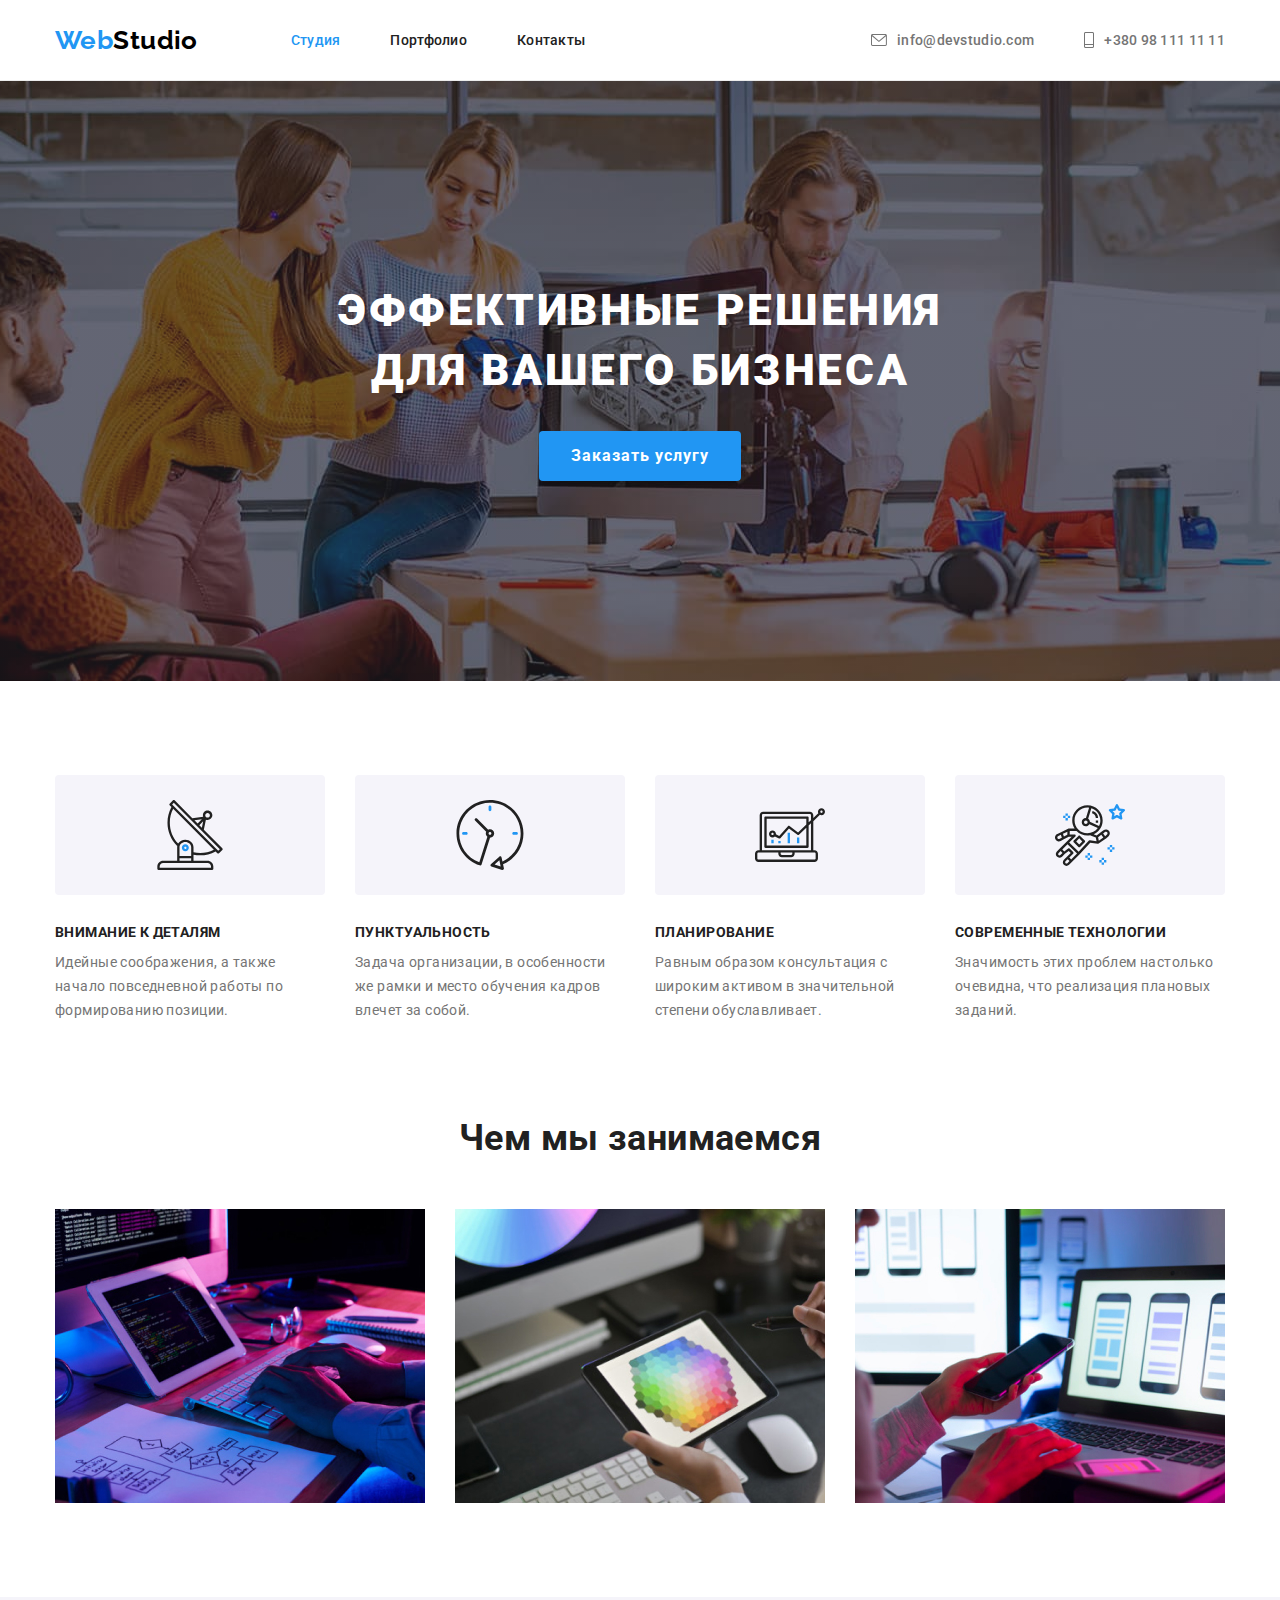
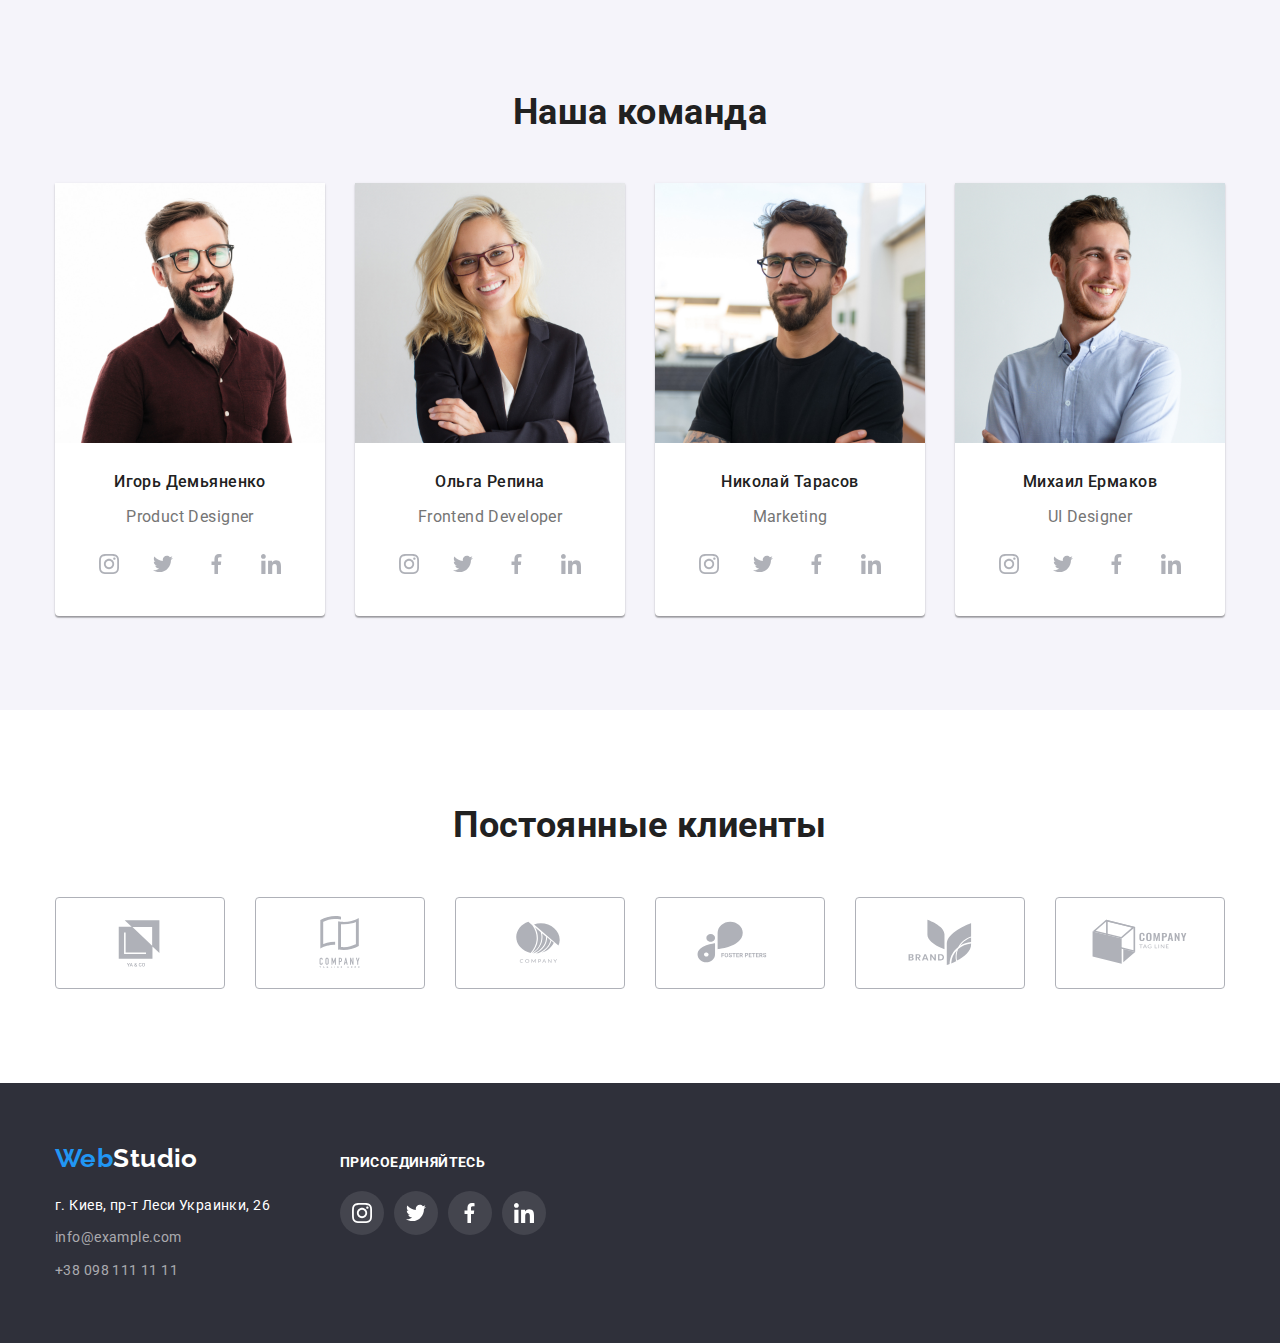
==== index.html @ 3b20c44b "start" ====
<!DOCTYPE html>
<html lang="ru">

<head>
    <meta charset="UTF-8">
    <meta http-equiv="X-UA-Compatible" content="IE=edge">
    <meta name="viewport" content="width=device-width, initial-scale=1.0">
    <title>WebStudio</title>
    <link rel="preconnect" href="https://fonts.googleapis.com">
    <link rel="preconnect" href="https://fonts.gstatic.com" crossorigin>
    <link href="https://fonts.googleapis.com/css2?family=Raleway:wght@700&family=Roboto:wght@400;500&display=swap"
        rel="stylesheet" />


    <link rel="stylesheet"
        href="https://cdnjs.cloudflare.com/ajax/libs/modern-normalize/1.1.0/modern-normalize.min.css" />



    <link rel="stylesheet" href="./сss/styles.css" />
</head>

<body>
    <header class="header">
        <div class="container main-container">
            <nav class="main-nav">

                <a href="./index.html" class="logo">Web<span class="accent">Studio</span></a>

                </a>

                <ul class="site-nav list">
                    <li class="item"><a href="" class="nav-link current link">Студия</a></li>
                    <li class="item"><a href="./portfolio.html" class="nav-link link">Портфолио</a></li>
                    <li class="item"><a href="" class="nav-link link">Контакты</a></li>
                </ul>
            </nav>


            <ul class="contact-nav list">


                <li class="item">


                    <a href="mailto:info@devstudio.com" class="contact-link link"><svg class="contact-icon" width="16"
                            height="12">
                            <use href="./images/sprite.svg#icon-envelope"></use>
                        </svg>info@devstudio.com</a>
                </li>





                <li class="item"><a href="tel:+380961111111" class="contact-link link">
                        <svg class="contact-icon" width="10" height="16">
                            <use href="./images/sprite.svg#icon-phone"></use>
                        </svg>+380 98 111 11 11</a></li>
            </ul>
        </div>

    </header>





    <main>
        <section class="hero">
            <div class="container">
                <h1 class="hero-title">Эффективные решения для вашего бизнеса</h1>
                <button type="button" class="button">Заказать услугу</button>
            </div>
        </section>




        <section class="section-first section">
            <div class="container">
                <h2 class="hide">Преимущества</h2>

                <ul class="feature-list card-set list">

                    <li class="item card-item">
                        <div class="icon-antenna">
                            <svg width="70" height="70">
                                <use href="./images/sprite1.svg#icon-antenna">
                                </use>
                            </svg>
                        </div>

                        <h3 class="feature-title">Внимание к деталям</h3>
                        <p class="feature-text">Идейные соображения, а также начало повседневной работы по формированию
                            позиции.</p>
                    </li>

                    <li class="item card-item">
                        <div class="icon-clock">
                            <svg widht="70" height="70">
                                <use href="./images/sprite1.svg#icon-clock">
                                </use>

                            </svg>
                        </div>
                        <h3 class="feature-title">Пунктуальность</h3>
                        <p class="feature-text">Задача организации, в особенности же рамки и место обучения кадров
                            влечет за собой.</p>
                    </li>

                    <li class="item card-item">
                        <div class="icon-computer">
                            <svg widht="70" height="70">
                                <use href="./images/sprite1.svg#icon-diagram"></use>
                            </svg>
                        </div>
                        <h3 class="feature-title">Планирование</h3>
                        <p class="feature-text">Равным образом консультация с широким активом в значительной степени
                            обуславливает.</p>
                    </li>

                    <li class="item card-item">
                        <div class="icon-astronaut">
                            <svg width="70" height="70">
                                <use href="./images/sprite1.svg#icon-astronaut">

                                </use>

                            </svg>
                        </div>
                        <h3 class="feature-title">Современные технологии</h3>
                        <p class="feature-text">Значимость этих проблем настолько очевидна, что реализация плановых
                            заданий.</p>
                    </li>

            </div>
            </ul>
        </section>



        <section class="section-second section">
            <div class="container">
                <h2 class="section-title">Чем мы занимаемся</h2>

                <ul class="pictures card-set list">
                    <li class="picture-list card-item">
                        <img class="device-picture" src="./images/img2.jpg" alt="фото с дизайном" width="370">
                    </li>

                    <li class="picture-list card-item">
                        <img class="device-picture" src="./images/img3.jpg" alt="фото с дизайном" width="370">
                    </li>
                    <li class="picture-list card-item">
                        <img class="device-picture" src="./images/img4.jpg" alt="фото с дизайном" width="370">
                    </li>

            </div>
            </ul>
            </div>
        </section>



        <section class="section-third section">

            <div class="container">
                <h2 class="section-title">Наша команда</h2>
                <ul class="workers-list list card-set">
                    <li class="workers-item card-item">
                        <img class="employee-img" src="./images/img5.jpg" alt="Игопь Демьяненко фото" width="270">
                        <div class="profession-employee">
                            <h3 class="workers-names">Игорь Демьяненко</h3>
                            <p class="workers-text">Product Designer</p>




                            <ul class="cosial-media list">
                                <li class="social-media2">
                                    <a href="https://www.instagram.com/" class="link-instagram">
                                        <svg width="20" height="20" class="svg-instagram">
                                            <use href="./images/icons.svg#icon-instagram-first"> </use>
                                        </svg>
                                    </a>
                                </li>

                                <li class="social-media2">
                                    <a href="https://twitter.com/?lang=ru" class="link-twitter">
                                        <svg width="20" height="20" class="svg-twitter">
                                            <use href="./images/icons.svg#icon-twitter-first"> </use>
                                        </svg>
                                    </a>
                                </li>


                                <li class="social-media2">
                                    <a href="https://www.facebook.com/" class="link-facebook">
                                        <svg width="20" height="20" class="svg-facebook">
                                            <use href="./images/icons.svg#icon-facebook-first"> </use>
                                        </svg>
                                    </a>
                                </li>


                                <li class="social-media2">
                                    <a href="https://ru.linkedin.com/" class="link-linkedin">
                                        <svg width="20" height="20" class="svg-linkedin">
                                            <use href="./images/icons.svg#icon-linkedin-first"> </use>
                                        </svg>
                                    </a>
                                </li>

                            </ul>
                        </div>



                    </li>
                    <li class="workers-item card-item">
                        <img class="employee-img" src="./images/img6.jpg" alt="Ольга Репина фото" width="270">
                        <div class="profession-employee">

                            <h3 class="workers-names">Ольга Репина</h3>
                            <p class="workers-text"> Frontend Developer</p>

                            <ul class="cosial-media list">
                                <li class="social-media2">
                                    <a href="https://www.instagram.com/" class="link-instagram">
                                        <svg width="20" height="20" class="svg-instagram">
                                            <use href="./images/icons.svg#icon-instagram-first"> </use>
                                        </svg>
                                    </a>
                                </li>

                                <li class="social-media2">
                                    <a href="https://twitter.com/?lang=ru" class="link-twitter">
                                        <svg width="20" height="20" class="svg-twitter">
                                            <use href="./images/icons.svg#icon-twitter-first"> </use>
                                        </svg>
                                    </a>
                                </li>


                                <li class="social-media2">
                                    <a href="https://www.facebook.com/" class="link-facebook">
                                        <svg width="20" height="20" class="svg-facebook">
                                            <use href="./images/icons.svg#icon-facebook-first"> </use>
                                        </svg>
                                    </a>
                                </li>


                                <li class="social-media2">
                                    <a href="https://ru.linkedin.com/" class="link-linkedin">
                                        <svg width="20" height="20" class="svg-linkedin">
                                            <use href="./images/icons.svg#icon-linkedin-first"> </use>
                                        </svg>
                                    </a>
                                </li>

                            </ul>


                        </div>

                    </li>
                    <li class="workers-item card-item">
                        <img class="employee-img" src="./images/img7.jpg" alt="Николай Тарасов фото" width="270">
                        <div class="profession-employee">
                            <h3 class="workers-names">Николай Тарасов</h3>
                            <p class="workers-text">Marketing</p>


                            <ul class="cosial-media list">
                                <li class="social-media2">
                                    <a href="https://www.instagram.com/" class="link-instagram">
                                        <svg width="20" height="20" class="svg-instagram">
                                            <use href="./images/icons.svg#icon-instagram-first"> </use>
                                        </svg>
                                    </a>
                                </li>

                                <li class="social-media2">
                                    <a href="https://twitter.com/?lang=ru" class="link-twitter">
                                        <svg width="20" height="20" class="svg-twitter">
                                            <use href="./images/icons.svg#icon-twitter-first"> </use>
                                        </svg>
                                    </a>
                                </li>


                                <li class="social-media2">
                                    <a href="https://www.facebook.com/" class="link-facebook">
                                        <svg width="20" height="20" class="svg-facebook">
                                            <use href="./images/icons.svg#icon-facebook-first"> </use>
                                        </svg>
                                    </a>
                                </li>


                                <li class="social-media2">
                                    <a href="https://ru.linkedin.com/" class="link-linkedin">
                                        <svg width="20" height="20" class="svg-linkedin">
                                            <use href="./images/icons.svg#icon-linkedin-first"> </use>
                                        </svg>
                                    </a>
                                </li>

                            </ul>



                        </div>

                    </li>
                    <li class="workers-item card-item">
                        <img class="employee-img" src="./images/img8.jpg" alt="Михаил Ермаков фото" width="270">
                        <div class="profession-employee">
                            <h3 class="workers-names">Михаил Ермаков</h3>
                            <p class="workers-text">UI Designer</p>




                            <ul class="cosial-media list">
                                <li class="social-media2">
                                    <a href="https://www.instagram.com/" class="link-instagram">
                                        <svg width="20" height="20" class="svg-instagram">
                                            <use href="./images/icons.svg#icon-instagram-first"> </use>
                                        </svg>
                                    </a>
                                </li>

                                <li class="social-media2">
                                    <a href="https://twitter.com/?lang=ru" class="link-twitter">
                                        <svg width="20" height="20" class="svg-twitter">
                                            <use href="./images/icons.svg#icon-twitter-first"> </use>
                                        </svg>
                                    </a>
                                </li>


                                <li class="social-media2">
                                    <a href="https://www.facebook.com/" class="link-facebook">
                                        <svg width="20" height="20" class="svg-facebook">
                                            <use href="./images/icons.svg#icon-facebook-first"> </use>
                                        </svg>
                                    </a>
                                </li>


                                <li class="social-media2">
                                    <a href="https://ru.linkedin.com/" class="link-linkedin">
                                        <svg width="20" height="20" class="svg-linkedin">
                                            <use href="./images/icons.svg#icon-linkedin-first"> </use>
                                        </svg>
                                    </a>
                                </li>

                            </ul>




                        </div>
                    </li>

                </ul>
            </div>
        </section>





        <section class="section-fourth section">
            <div class="container">
                <h2 class="section-title">
                    Постоянные клиенты
                </h2>

                <ul class="client-list list card-set">
                    <li class="client-item card-item">
                        <a href="" class="link-brands" target="_blank" rel="noreferrer noopener nofollow">
                            <svg width="106" height="60" class="brands">
                                <use href="./images/sprite.svg#icon-brand1">
                                </use>
                            </svg>
                        </a>
                    </li>



                    <li class="client-item card-item">
                        <a href="" class="link-brands" target="_blank" rel="noreferrer noopener nofollow">
                            <svg widht="106" height="60" class="brands">
                                <use href="./images/sprite.svg#icon-brand2">
                                </use>
                            </svg>
                        </a>
                    </li>


                    <li class="client-item card-item">
                        <a href="" class="link-brands" target="_blank" rel="noreferrer noopener nofollow">
                            <svg widht="106" height="60" class="brands">
                                <use href="./images/sprite.svg#icon-brand3">
                                </use>
                            </svg>
                        </a>
                    </li>


                    <li class="client-item card-item">
                        <a href="" class="link-brands" target="_blank" rel="noreferrer noopener nofollow">
                            <svg widht="106" height="60" class="brands">
                                <use href="./images/sprite.svg#icon-brand4">
                                </use>
                            </svg>
                        </a>
                    </li>


                    <li class="client-item card-item">
                        <a href="" class="link-brands" target="_blank" rel="noreferrer noopener nofollow">
                            <svg widht="106" height="60" class="brands">
                                <use href="./images/sprite.svg#icon-brand5">
                                </use>
                            </svg>
                        </a>
                    </li>



                    <li class="client-item card-item">
                        <a href="" class="link-brands" target="_blank" rel="noreferrer noopener nofollow">
                            <svg widht="106" height="60" class="brands">
                                <use href="./images/sprite.svg#icon-brand6">
                                </use>
                            </svg>
                        </a>
                    </li>

                </ul>

            </div>

        </section>

    </main>

    <footer class="footer">

        <div class="container footer-container">

          


            <div class="footer-item">
                <a href="" class="logo">Web<span class="accent">Studio</span></a>
            <address>
                <ul class="footer-contact list">

                    <li class="footer-contact-item"><a href="https://goo.gl/maps/GeF5nWyXuvvMnV2t5" target="_blank" rel="noreferrer noopener nofollow" class="adress-link link">г. Киев, пр-т Леси
                            Украинки, 26</a></li>
                    <li class="footer-contact-item"><a href="mailto:info@example.com"
                            class="adress-link link">info@example.com</a></li>
                    <li class="footer-contact-item"><a href="tel:+380981111111" class="adress-link link">+38 098 111 11
                            11</a></li>

    
        </ul>
        </address>
        </div>


        <div class="footer-item">
            <h2 class="footer-title">Присоединяйтесь</h2>

    <ul class="cosial-media list">
        <li class="social-media2">
            <a href="https://www.instagram.com/" class="link-instagram">
                <svg width="20" height="20" class="svg-instagram">
                    <use href="./images/icons.svg#icon-instagram-first"> </use>
                </svg>
            </a>
        </li>
    
        <li class="social-media2">
            <a href="https://twitter.com/?lang=ru" class="link-twitter">
                <svg width="20" height="20" class="svg-twitter">
                    <use href="./images/icons.svg#icon-twitter-first"> </use>
                </svg>
            </a>
        </li>
    
    
        <li class="social-media2">
            <a href="https://www.facebook.com/" class="link-facebook">
                <svg width="20" height="20" class="svg-facebook">
                    <use href="./images/icons.svg#icon-facebook-first"> </use>
                </svg>
            </a>
        </li>
    
    
        <li class="social-media2">
            <a href="https://ru.linkedin.com/" class="link-linkedin">
                <svg width="20" height="20" class="svg-linkedin">
                    <use href="./images/icons.svg#icon-linkedin-first"> </use>
                </svg>
            </a>
        </li>
    
    </ul>





        </div>



</div>
    </footer>

</body>

</html>
---- сss/styles.css ----
:root {
 
    --primary-text-color: #FFFFFF;
 --title-text-color: #212121;
 --accent-color: #2196F3;
 --small-text-color: #757575;
--background-color: #2F303A;



}

body{
    color: var(--title-text-color);
    background-color: var(--primary-text-color);

    font-family: Roboto, sans-serif;
    letter-spacing: 0.03em;
    font-size: 14px;
    line-height: 1.71;

}

address {
font-style: inherit;
}


img {
    display: block;
    max-width: 100%;
    height: auto;
}

.list {
    padding: 0;
        margin: 0;

    list-style: none;

}

p {
    margin: 0;
}

.section-title {
    margin-top: 0px;
margin-bottom: 50px;

    font-size: 36px;
    line-height: 1.17;
    text-align: center;
 
}

.section {

    padding-top: 94px;
    padding-bottom: 94px;

}

.link {
    text-decoration: none;

}

.card-set {
    display: flex;
    flex-wrap:wrap;
    margin-left: -30px;
    margin-top: -30px;
}

.card-item {
    margin-left: 30px;
    margin-top: 30px;
}


.logo {
   color: var(--accent-color);
    font-family: Raleway, sans-serif;
        font-weight: 700;
        font-size: 26px;
        line-height: 1.19;
        text-decoration: none;

    
}

.header .logo {
    margin-right: 93px;
}




.footer .logo {
    display: inline-block;
    margin-bottom: 20px;
}




.container {
margin-left: auto;
    margin-right: auto;
    width: 1200px;
    padding-right: 15px;
    padding-left: 15px;
    

}

.main-container {
    display: flex;
   align-items: center;
}









.accent{
  color: #000000;  
}



.header {
    background-color: var(--primary-text-color);
    border-bottom: 1px solid #ECECEC;
}

.current {
    color: var(--accent-color);
}

/* site-nav */
.nav-link,
.contact-link {
color: var(--title-text-color);

font-weight: 500;
     
        line-height: 1.15;
        letter-spacing: 0.02em;
        display: flex;
        align-items: center;
 

        padding-top: 32px;
        padding-bottom: 32px;
}

.contact-link:hover .contact-icon,
.contact-link:focus .contact-icon {
    fill: #2196F3;
}


/* контакт-нав */
.contact-link
{

    color: var(--small-text-color);
    
        
}

.nav-link:hover,
.nav-link:focus,
.contact-link:hover,
.contact-link:focus,
.footer .contact-link:hover,
.footer .contact-link:focus,
.current {
color: var(--accent-color);
}

.footer {
 
    padding-top: 60px;
    padding-bottom: 60px;
  
}
/* снизу вроде убрать */




.section-third {
    color: var(--title-text-color);
background-color: #F5F4FA;



}




.hero {
    background-color: var(--background-color);
    padding: 200px 0;
    text-align: center;
background-image: linear-gradient(rgba(47, 48, 58, 0.4), rgba(47, 48, 58, 0.4)),url(../images/bcgimg1.jpg);
background-position: center;
max-width: 1600px;
margin: auto;


}

.hero-title {

    margin-top: 0;
    margin-bottom: 30px;
  
font-weight: 900;
        font-size: 44px;
        line-height: 1.36;
        margin: auto;
        margin-bottom: 30px;

        max-width: 696px;
        text-transform: uppercase;
        letter-spacing: 0.06em;
    color: var(--primary-text-color);


 
}
 


/* features */
.feature-title {
 
    margin-top: 0px;
margin-bottom: 10px;

    font-size: 14px;
    line-height: 1.14;
    text-transform: uppercase;

}
.feature-text {
    color: var(--small-text-color);

 


}

/* кнопка */
.button {
        font-weight: 700;
            font-size: 16px;
            line-height: 30px;
color: var(--primary-text-color);
    background-color: var(--accent-color);

    border-radius: 4px;
    padding: 10px 32px;
letter-spacing: 0.06em;
    cursor: pointer;
   
 border:none;
box-shadow: 0px 4px 4px rgba(0, 0, 0, 0.15);


}
.portfolio-button {

    color: var(--title-text-color);
        background-color: #F5F4FA;
        font-family: 'Roboto';
        font-style: normal;
        font-weight: 500;
        font-size: 16px;
        line-height: 1.62;
        text-align: center;
        letter-spacing: 0.03em;
        border-radius: 4px;

        padding: 6px 22px;
      cursor: pointer;
      border:none
}


 

.button-item {
    margin-right: 8px;
}

.button-item:last-child {
    margin-right: 0;
}






.portfolio-button:hover{
        color: var(--primary-text-color);
            background-color: var(--accent-color);
            box-shadow: 0px 1px 3px rgba(0, 0, 0, 0.12), 0px 1px 1px rgba(0, 0, 0, 0.14), 0px 2px 1px rgba(0, 0, 0, 0.2);
}
.portfolio-button:focus{
        color: var(--primary-text-color);
            background-color: var(--accent-color);
            box-shadow: 0px 1px 3px rgba(0, 0, 0, 0.12), 0px 1px 1px rgba(0, 0, 0, 0.14), 0px 2px 1px rgba(0, 0, 0, 0.2);
}

.portfolio-title {
 color: var(--title-text-color);
font-size: 18px;
    line-height: 2;
    letter-spacing: 0.06em;
margin-top: 0px;

margin-bottom: 4px;


}
.portfolio-text {
    color: var(--small-text-color);
    margin-top: 0px;
    
   
}

.workers-names
{
font-size: 16px;
font-weight: 500;

    line-height: 1.18;
    text-align: center;

    margin-top: 0px;
    margin-bottom: 10;

}

.workers-text {
 color: var(--small-text-color);
        font-size: 16px;
        line-height: 1.18;  
        text-align: center;

        margin-top: 0px;
        margin-bottom: 16px;
}

.footer {
    background-color: var(--background-color);
  
}

.footer-nav-adress {
    color: var(--primary-text-color);
    font-style: normal;
}



.currently-active {
    color: var(--primary-text-color);
        background-color: var(--accent-color)
}

.footer .logo .accent {
    color: var(--primary-text-color);
}


.footer .contact-link {
    color: rgba(255, 255, 255, 0.6);
    font-weight: 400;
    font-style: normal;
}




.picture-list {
 width: calc(100% / 3 - 30px);
 
}










.adress-link {
    color: rgba(255, 255, 255, 0.6);
}

.adress-link[target="_blank"] {color: #FFFFFF;}

.adress-link:hover, 
.adress-link:focus {
    color: #2196F3;
}


.site-nav {
    display: flex;

 
}

.site-nav .item {

    margin-right: 50px;
}

.site-nav .item:last-child {
    margin-right: 0;
}

.contact-nav {
    display: flex;
    margin-left: auto;
}


   




.contact-nav .item {
    margin-right: 50px;
}

.contact-nav .item:last-child {
    margin-right: 0px;
}


.hide {
    position: absolute;
        width: 1px;
        height: 1px;
        margin: -1px;
        border: 0;
        padding: 0;
    
        white-space: nowrap;
        clip-path: inset(100%);
        clip: rect(0 0 0 0);
        overflow: hidden;
}

.main-nav {
    display: flex;
    align-items: center;
}





.feature-list .item {
    width: calc(100% / 4 - 30px);
 
}







.section-second {
padding-top: 0px;
   
}



.wrap-element {

width: calc(100% / 3 - 30px);

}







.workers-item {
 width: calc(100% / 4 - 30px);
    background-color: #FFFFFF;
box-shadow: 0px 1px 3px rgba(0, 0, 0, 0.12), 0px 1px 1px rgba(0, 0, 0, 0.14), 0px 2px 1px rgba(0, 0, 0, 0.2);




border-bottom-left-radius: 4px;
border-bottom-right-radius: 4px;

}








.list-button {
    display: flex;
    justify-content: center;

    margin-bottom: 50px;
}

.portfolio-description {
    padding: 24px 24px;
        border-bottom: 1px solid #EEEEEE;
            border-right: 1px solid #EEEEEE;
            border-left: 1px solid #EEEEEE;
}

.portfolio-section {

}



.profession-employee {
    padding-top: 30px;
    padding-bottom: 30px;
    padding-left: 15px;
    padding-right: 15px;
}

.footer-contact-item:not(:last-child) {
    margin-bottom: 9px;
}



.contact-icon {
    margin-right: 10px;
    fill: #757575;
   
}








.icon-antenna,
.icon-clock,
.icon-computer,
.icon-astronaut

{
    border-radius: 4px;
    display: flex;
    background-color: #F5F4FA;
align-items: center;
justify-content: center;

height: 120px;
margin-bottom: 30px;
}


.cosial-media {

        display: flex;
        justify-content: center;
            align-items: center;
  
    }








.svg-instagram,
.svg-twitter,
.svg-facebook,
.svg-linkedin
{
    fill: #AFB1B8;
}

.footer .svg-instagram,
.footer .svg-twitter,
.footer .svg-facebook,
.footer .svg-linkedin {
    fill: #FFFFFF;
}

.client-item {
 width: calc(100% / 6 - 30px);
}



.link-brands {
    justify-content: center;
        align-items: center;
    display: flex;

   width: 100%;
    height: 92px;
    border-radius: 4px;
    border: 1px solid #afb1b8;
}


.footer-title {
    text-transform: uppercase;
    color: #FFFFFF;
    font-size: 14px;
    line-height: 1.14;
    margin-bottom: 20px;
    margin-top: 0px;
}

   .footer-container {
 align-items: baseline;
    
    display: flex;
   }

.wrap-link {
    display: flex;
    flex-direction: column;
}


.wrap-link:hover, .wrap-link:focus {
    box-shadow: 0px 1px 3px rgba(0, 0, 0, 0.12), 0px 1px 1px rgba(0, 0, 0, 0.14), 0px 2px 1px rgba(0, 0, 0, 0.2);
}

.social-media {
    display: flex;
        justify-content: center;

}



.social-media2:not(:last-child) {
    margin-right: 10px;
}

.link-instagram,
.link-twitter,
.link-facebook,
.link-linkedin {
    display: flex;
    justify-content: center;
    align-items: center;
    width: 44px;
    height: 44px;
    border-radius: 50%;
    background-color: rgba(255, 255, 255, 0.1);
}


.link-instagram:hover,
.link-instagram:focus,
.link-twitter:hover,
.link-twitter:focus,
.link-facebook:hover,
.link-facebook:focus,
.link-linkedin:hover,
.link-linkedin:focus {
    background-color: #2196F3;
}

.link-instagram:hover .svg-instagram,
.link-twitter:hover .svg-twitter,
.link-facebook:hover .svg-facebook,
.link-linkedin:hover .svg-linkedin,
.link-instagram:focus .svg-instagram,
.link-twitter:focus .svg-twitter,
.link-facebook:focus .svg-facebook,
.link-linkedin:focus .svg-linkedin {
    fill: #ffffff;
}


.link-brands:hover .brands,
.link-brands:focus .brands {
fill: #2196F3;
}

.link-brands:hover,
.link-brands:focus {
    border: 1px solid #2196F3;
}


.brands {
    fill: #AFB1B8;
}

.instagram2,
.twitter2,
.linkedin2,
.facebook2 {
fill: #FFFFFF;
}

.footer-item:not(:last-child){
    margin-right: 70px;
}













/* лого шрифт Raleway вес 700*/
/* шрифт везде кроме лого Roboto  */
/* шрифт Roboto вес. Жирный 500. Мелкий 400 */
/* весь маленький текст #757575 */
/* весь жирный текст при копировании еще написано background #212121;  */
/* цвет лого синяя часть. где черная не ясно #2196F3 */
/* цвет кнопки с услугами (акцент) #2196F3 */
/* цвет футера #2F303A */
/* цвет за сотрудникам background: #F5F4FA; */
/* цвет  рядом с кнопкой услуг background: #2F303A; */
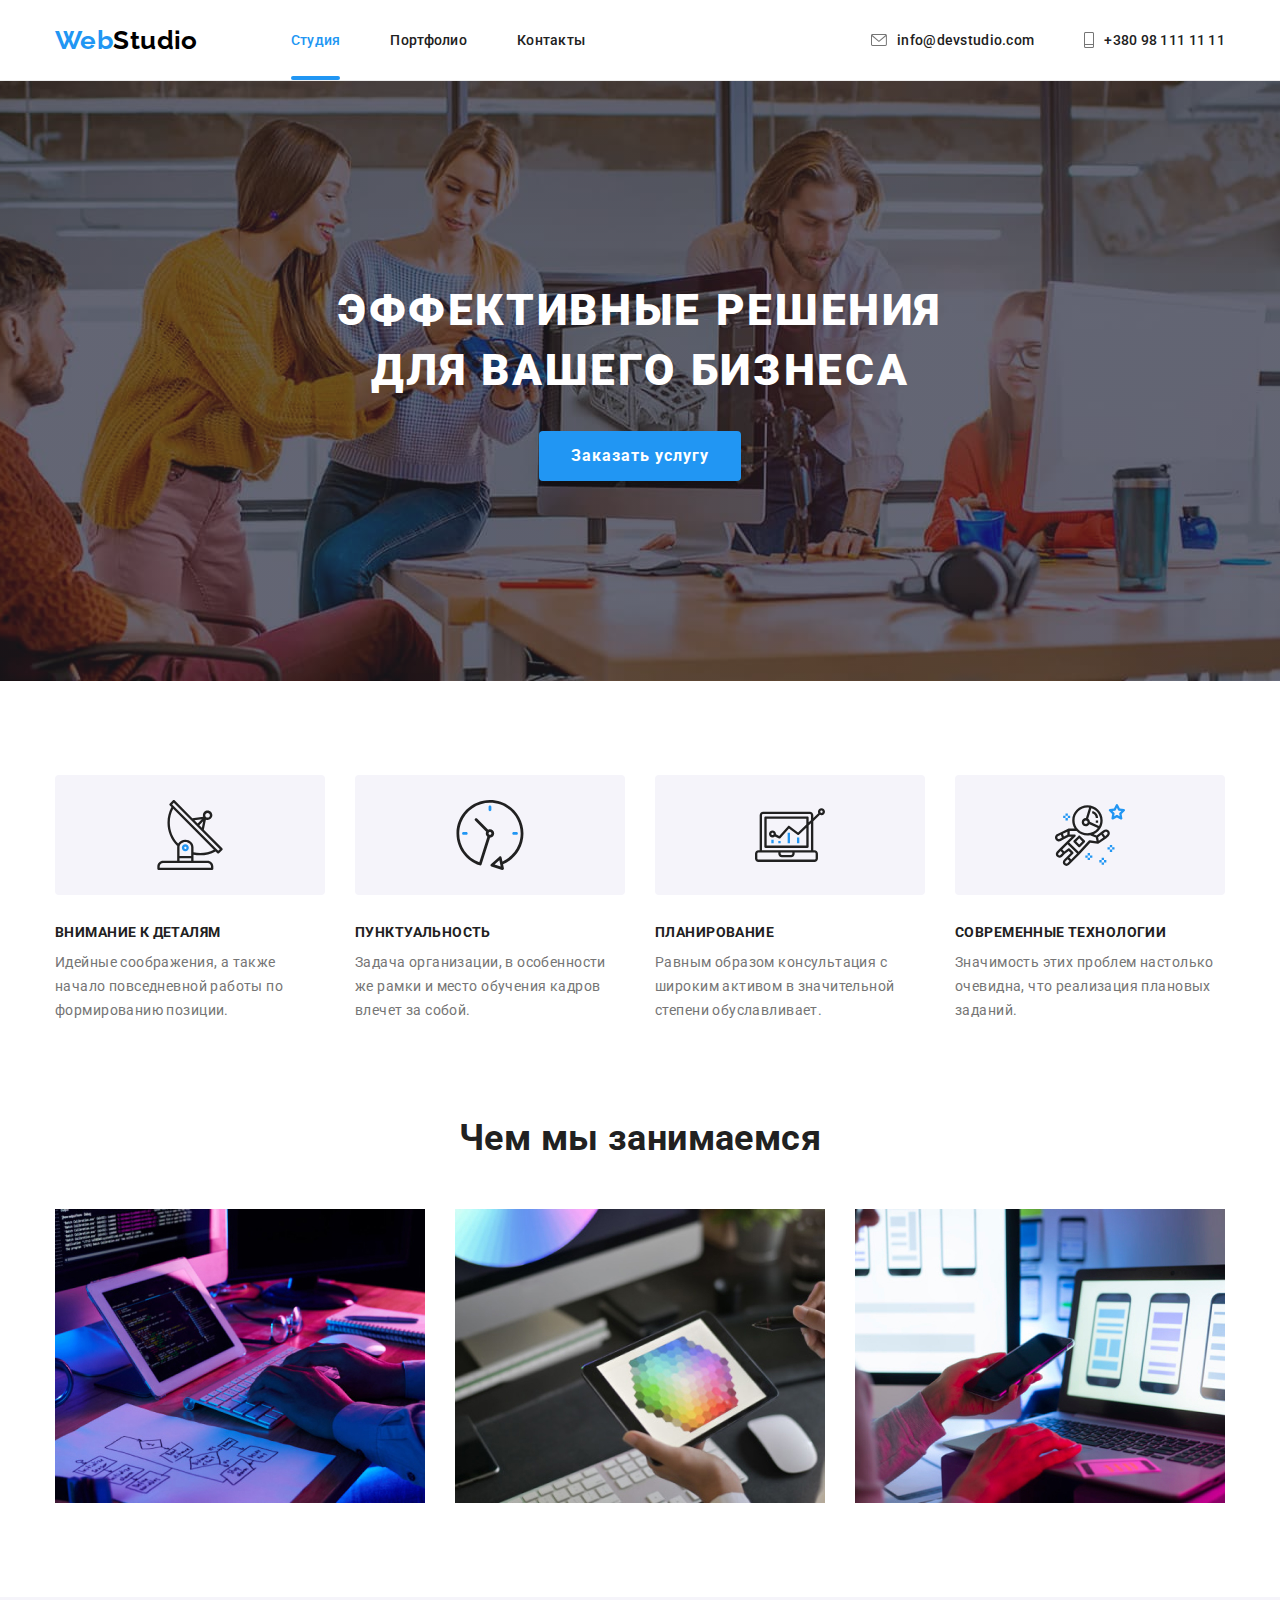
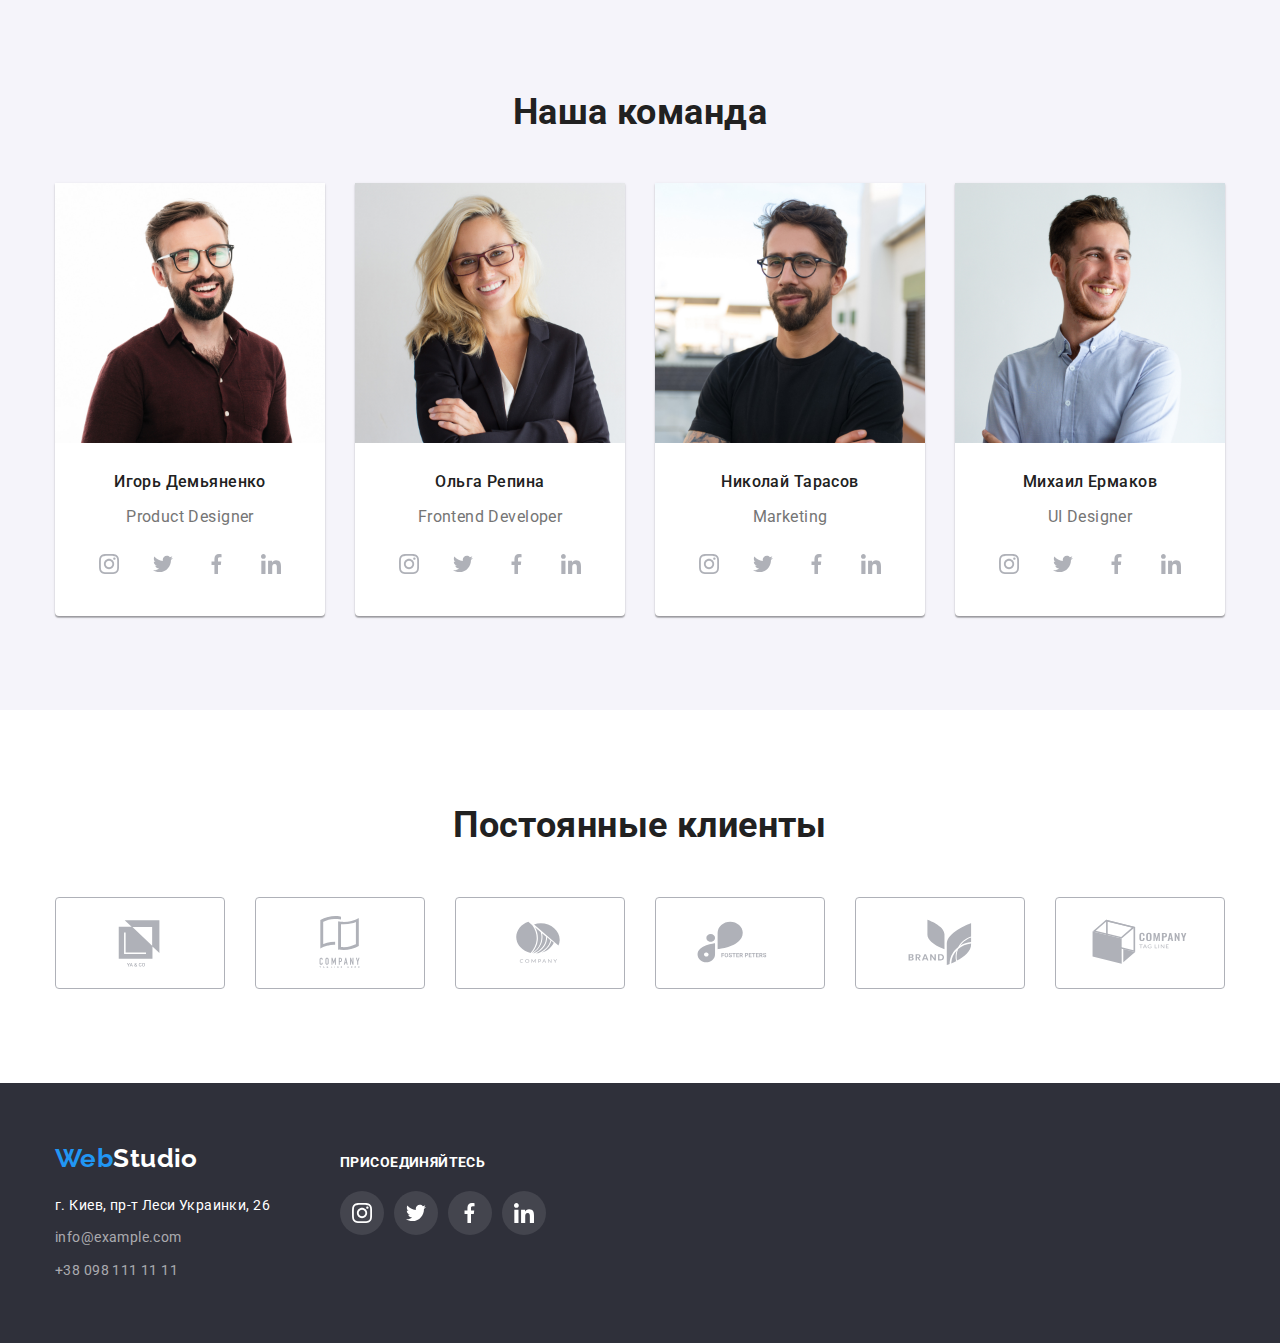
==== commit d224787c: "index" ====
--- a/index.html
+++ b/index.html
@@ -527,6 +527,9 @@
 </div>
     </footer>
 
+
+    
+<script src="./js/modal.js"></script>
 </body>
 
 </html>--- a/сss/styles.css
+++ b/сss/styles.css
@@ -5,6 +5,8 @@
  --accent-color: #2196F3;
  --small-text-color: #757575;
 --background-color: #2F303A;
+--timing-duraction: 2500ms;
+--timing-function: cubic-bezier(0.4, 0, 0.2, 1);
 
 
 
@@ -146,6 +148,8 @@
 /* site-nav */
 .nav-link,
 .contact-link {
+
+    position: relative;
 color: var(--title-text-color);
 
 font-weight: 500;
@@ -158,12 +162,29 @@
 
         padding-top: 32px;
         padding-bottom: 32px;
-}
-
-.contact-link:hover .contact-icon,
-.contact-link:focus .contact-icon {
-    fill: #2196F3;
-}
+
+        transition-property: color;
+}
+
+
+
+.nav-link.current::after {
+    position: absolute;
+    bottom: 0;
+    left: 0;
+    width: 100%;
+    content: "";
+    height: 4px;
+    background-color: #2196F3;
+    border-radius: 2px;
+}
+
+nav-link
+
+
+
+
+
 
 
 /* контакт-нав */
@@ -183,6 +204,10 @@
 .footer .contact-link:focus,
 .current {
 color: var(--accent-color);
+
+
+        transition-timing-function: cubic-bezier(0.4, 0, 0.2, 1);
+            transition-duration: 2500ms;
 }
 
 .footer {
@@ -276,8 +301,14 @@
  border:none;
 box-shadow: 0px 4px 4px rgba(0, 0, 0, 0.15);
 
-
-}
+}
+
+
+
+
+
+
+
 .portfolio-button {
 
     color: var(--title-text-color);
@@ -293,9 +324,18 @@
 
         padding: 6px 22px;
       cursor: pointer;
-      border:none
-}
-
+      border:none;
+transition-property: color, box-shadow, var(--background-color);
+
+}
+
+.portfolio-button:hover,
+.portfolio-button:focus {
+    transition-timing-function: cubic-bezier(0.4, 0, 0.2, 1);
+    transition-duration: 2500ms;
+   
+
+}
 
  
 
@@ -390,6 +430,8 @@
     color: rgba(255, 255, 255, 0.6);
     font-weight: 400;
     font-style: normal;
+
+  
 }
 
 
@@ -411,6 +453,7 @@
 
 .adress-link {
     color: rgba(255, 255, 255, 0.6);
+    transition-property: color;
 }
 
 .adress-link[target="_blank"] {color: #FFFFFF;}
@@ -418,6 +461,8 @@
 .adress-link:hover, 
 .adress-link:focus {
     color: #2196F3;
+            transition-timing-function: cubic-bezier(0.4, 0, 0.2, 1);
+                transition-duration: 2500ms;
 }
 
 
@@ -565,12 +610,20 @@
 .contact-icon {
     margin-right: 10px;
     fill: #757575;
+
+    transition-property: fill;
    
 }
 
 
 
-
+.contact-link:hover .contact-icon,
+.contact-link:focus .contact-icon {
+    fill: #2196F3;
+
+    transition-timing-function: cubic-bezier(0.4, 0, 0.2, 1);
+    transition-duration: 2500ms;
+}
 
 
 
@@ -637,6 +690,9 @@
     height: 92px;
     border-radius: 4px;
     border: 1px solid #afb1b8;
+
+transition-property: color, border, fill;
+
 }
 
 
@@ -688,6 +744,9 @@
     height: 44px;
     border-radius: 50%;
     background-color: rgba(255, 255, 255, 0.1);
+
+transition-property: color, var(--background-color);
+
 }
 
 
@@ -700,6 +759,11 @@
 .link-linkedin:hover,
 .link-linkedin:focus {
     background-color: #2196F3;
+
+        transition-timing-function: cubic-bezier(0.4, 0, 0.2, 1);
+            transition-duration: 2500ms;
+
+
 }
 
 .link-instagram:hover .svg-instagram,
@@ -716,11 +780,17 @@
 
 .link-brands:hover .brands,
 .link-brands:focus .brands {
+
+    transition-timing-function: cubic-bezier(0.4, 0, 0.2, 1);
+        transition-duration: 2500ms;
 fill: #2196F3;
 }
 
 .link-brands:hover,
 .link-brands:focus {
+
+        transition-timing-function: cubic-bezier(0.4, 0, 0.2, 1);
+            transition-duration: 2500ms;
     border: 1px solid #2196F3;
 }
 
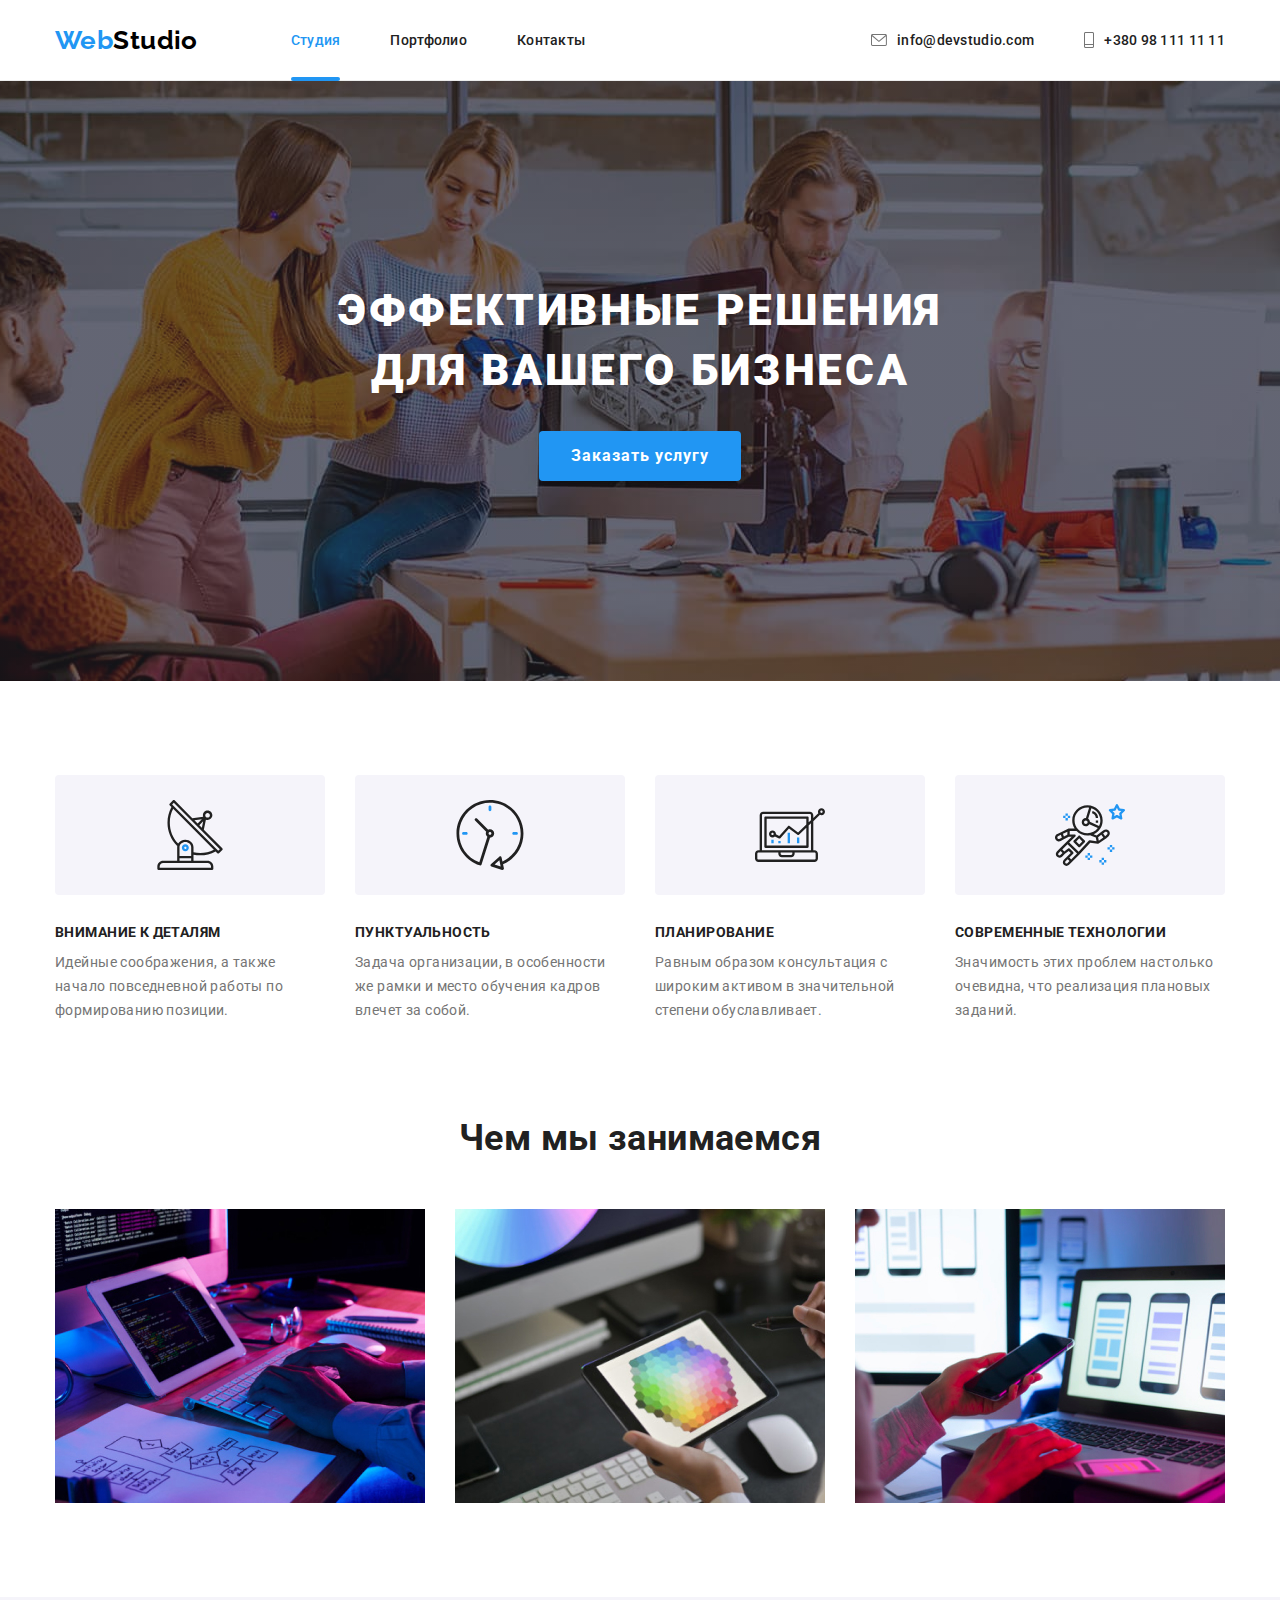
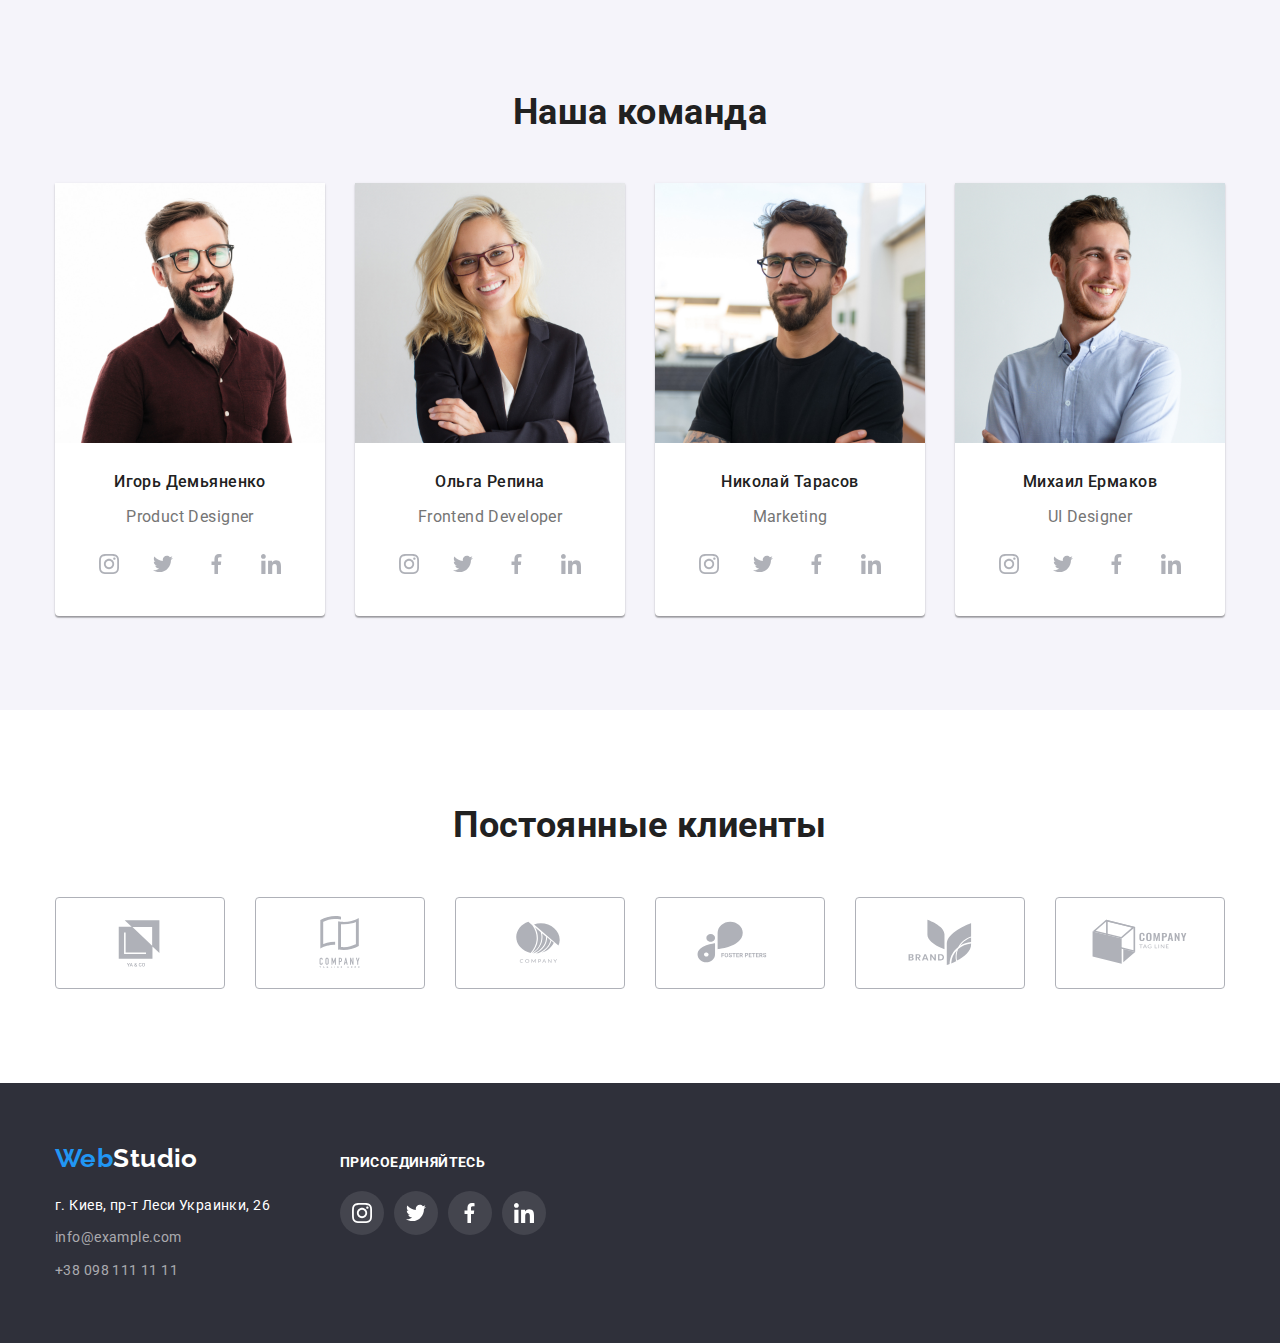
==== commit f9a6d3b7: "модальное окно+джава" ====
--- a/index.html
+++ b/index.html
@@ -70,7 +70,18 @@
         <section class="hero">
             <div class="container">
                 <h1 class="hero-title">Эффективные решения для вашего бизнеса</h1>
-                <button type="button" class="button">Заказать услугу</button>
+    <button type="button" class="button" data-modal-open>Заказать услугу</button>
+
+                <div class="backdrop is-hidden" data-modal>
+                    <div class="modal">
+           
+<button class="modal-close-button" type="button" data-modal-close>
+                    <svg class="modal-close-icon" widht="11" height="11">
+                        <use href="./images/close-icon.svg#icon-close-icon"></use>
+                    </svg>
+            </button>
+                </div>
+                </div>
             </div>
         </section>
 
@@ -528,7 +539,7 @@
     </footer>
 
 
-    
+
 <script src="./js/modal.js"></script>
 </body>
 
--- a/сss/styles.css
+++ b/сss/styles.css
@@ -177,6 +177,7 @@
     height: 4px;
     background-color: #2196F3;
     border-radius: 2px;
+    bottom: -1px;
 }
 
 nav-link
@@ -327,13 +328,14 @@
       border:none;
 transition-property: color, box-shadow, var(--background-color);
 
+
 }
 
 .portfolio-button:hover,
 .portfolio-button:focus {
     transition-timing-function: cubic-bezier(0.4, 0, 0.2, 1);
     transition-duration: 2500ms;
-   
+
 
 }
 
@@ -690,6 +692,7 @@
     height: 92px;
     border-radius: 4px;
     border: 1px solid #afb1b8;
+  
 
 transition-property: color, border, fill;
 
@@ -811,16 +814,111 @@
 }
 
 
-
-
-
-
-
-
-
-
-
-
+.hidden-box {
+ 
+    position: relative;
+    overflow: hidden;
+
+}
+
+
+
+.overlay-text {
+        height: 100%;
+            width: 100%;
+position: absolute;
+    color: #ffffff;
+    top: 0;
+
+
+    transform: translateY(200%);
+    background-color: rgba(33, 150, 243, 0.9);
+padding-left: 24px;
+padding-right: 24px;
+padding-top: 63px;
+padding-bottom: 63px;
+    font-size: 18px;
+    line-height: 1.55;
+    overflow: hidden;
+
+
+}
+
+
+
+.hidden-box:hover .overlay-text,
+.hidden-box:focus .overlay-text {
+
+    position: absolute;
+    transform: translateY(0);
+
+  
+    opacity: 1;
+    transition-duration: 2500ms;
+    transition-timing-function: cubic-bezier(0.4, 0, 0.2, 1);
+}
+
+.backdrop {
+    position: fixed;
+    top: 0;
+    left: 0;
+    width: 100vw;
+    height: 100vh;
+    background-color: rgba(0, 0, 0, 0.2);
+
+
+opacity: 1;
+visibility: visible;
+pointer-events: initial;
+
+transition-property: opacity, visibility;
+transition: 250ms;
+transition-timing-function: cubic-bezier(0.4, 0, 0.2, 1);
+transition-delay: 0s;
+}
+
+.backdrop.is-hidden {
+    opacity: 0;
+    visibility: hidden;
+    pointer-events: none;
+}
+
+
+
+.modal {
+    width: 528px;
+    height: 581px;
+    background-color: #FFFFFF;
+    position: absolute;
+    top: 50%;
+    left:50%;
+    transform: translate(-50%, -50%);
+   
+    border-radius: 4px;
+    box-shadow: 0px 1px 3px rgba(0, 0, 0, 0.12), 0px 1px 1px rgba(0, 0, 0, 0.14), 0px 2px 1px rgba(0, 0, 0, 0.2);
+}
+
+.modal-close-button {
+    border: none;
+    background-color: transparent;
+    display: flex;
+    align-items: center;
+    justify-content: center;
+
+    cursor: pointer;
+
+}
+
+.modal-close-icon {
+    fill: #000000;
+position: absolute;
+
+width: 11px;
+height: 11px;
+
+top: 8px;
+right: 8px;
+}
 
 /* лого шрифт Raleway вес 700*/
 /* шрифт везде кроме лого Roboto  */
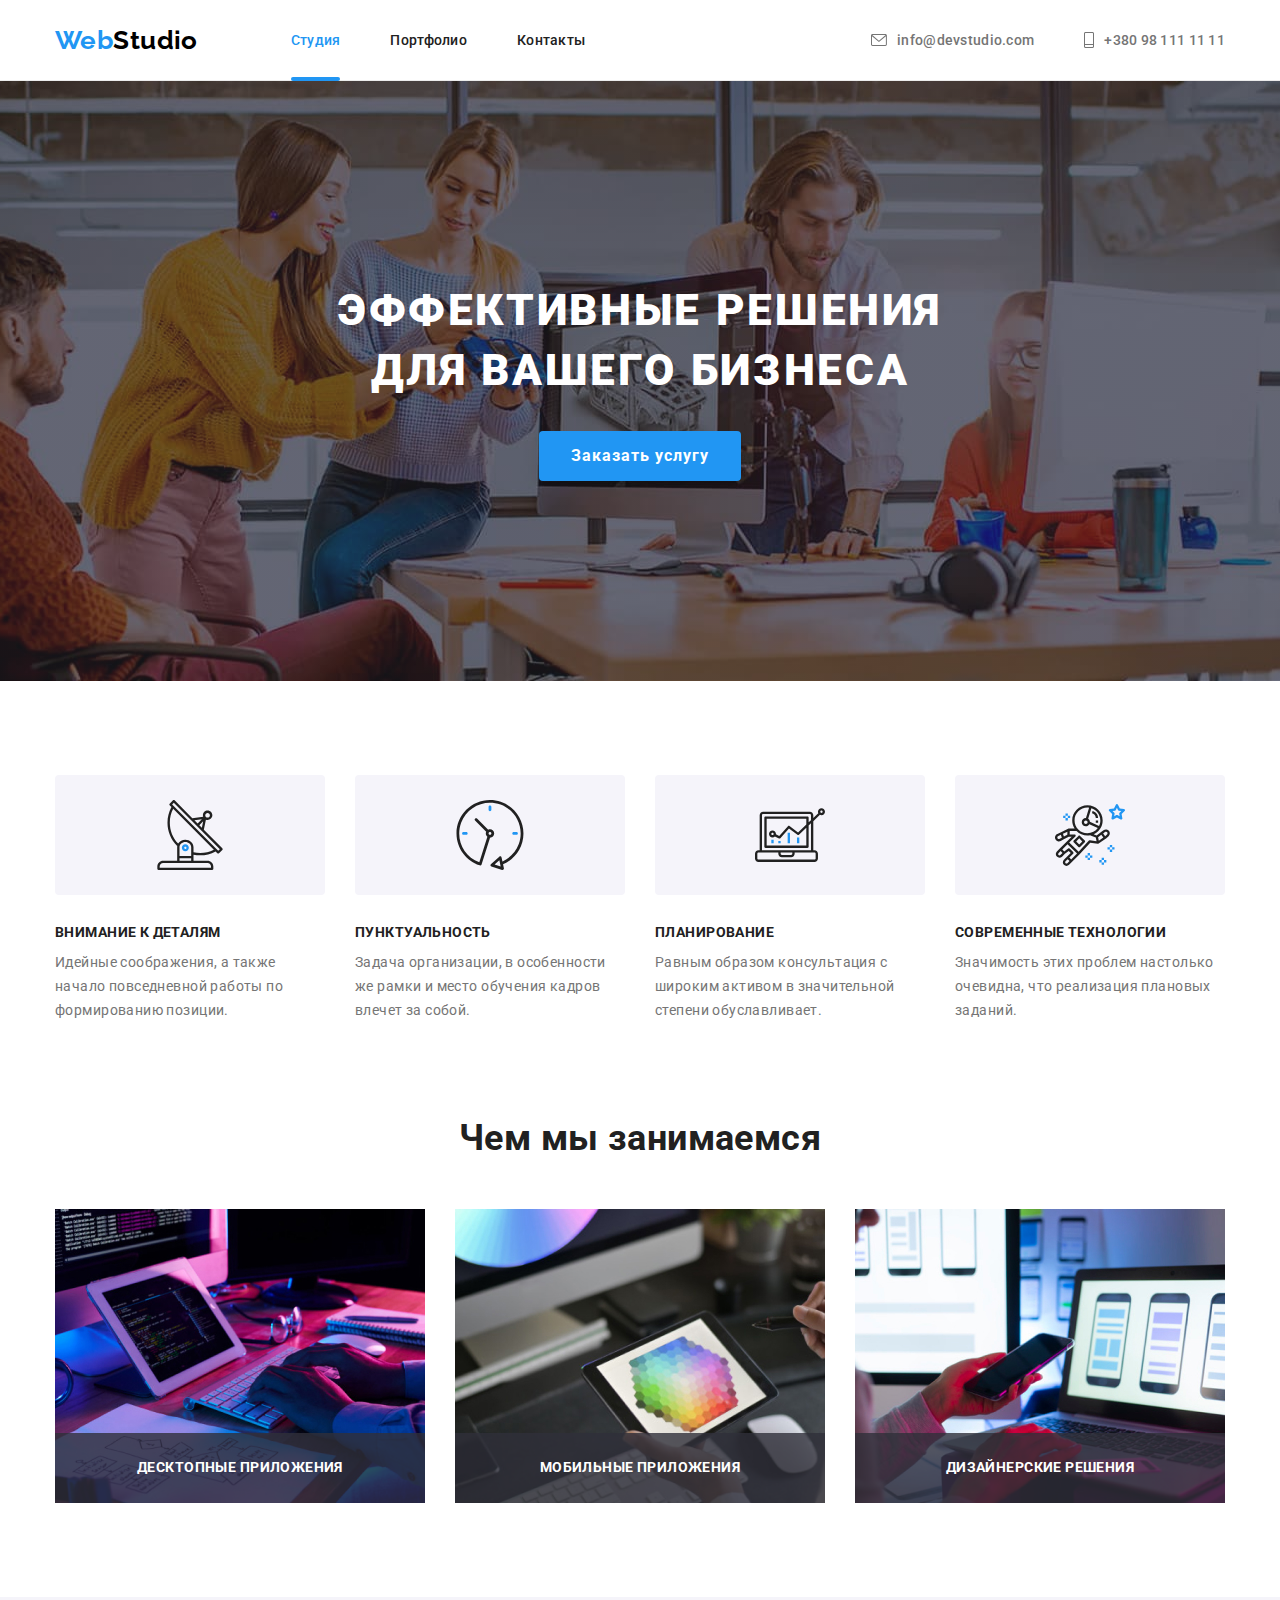
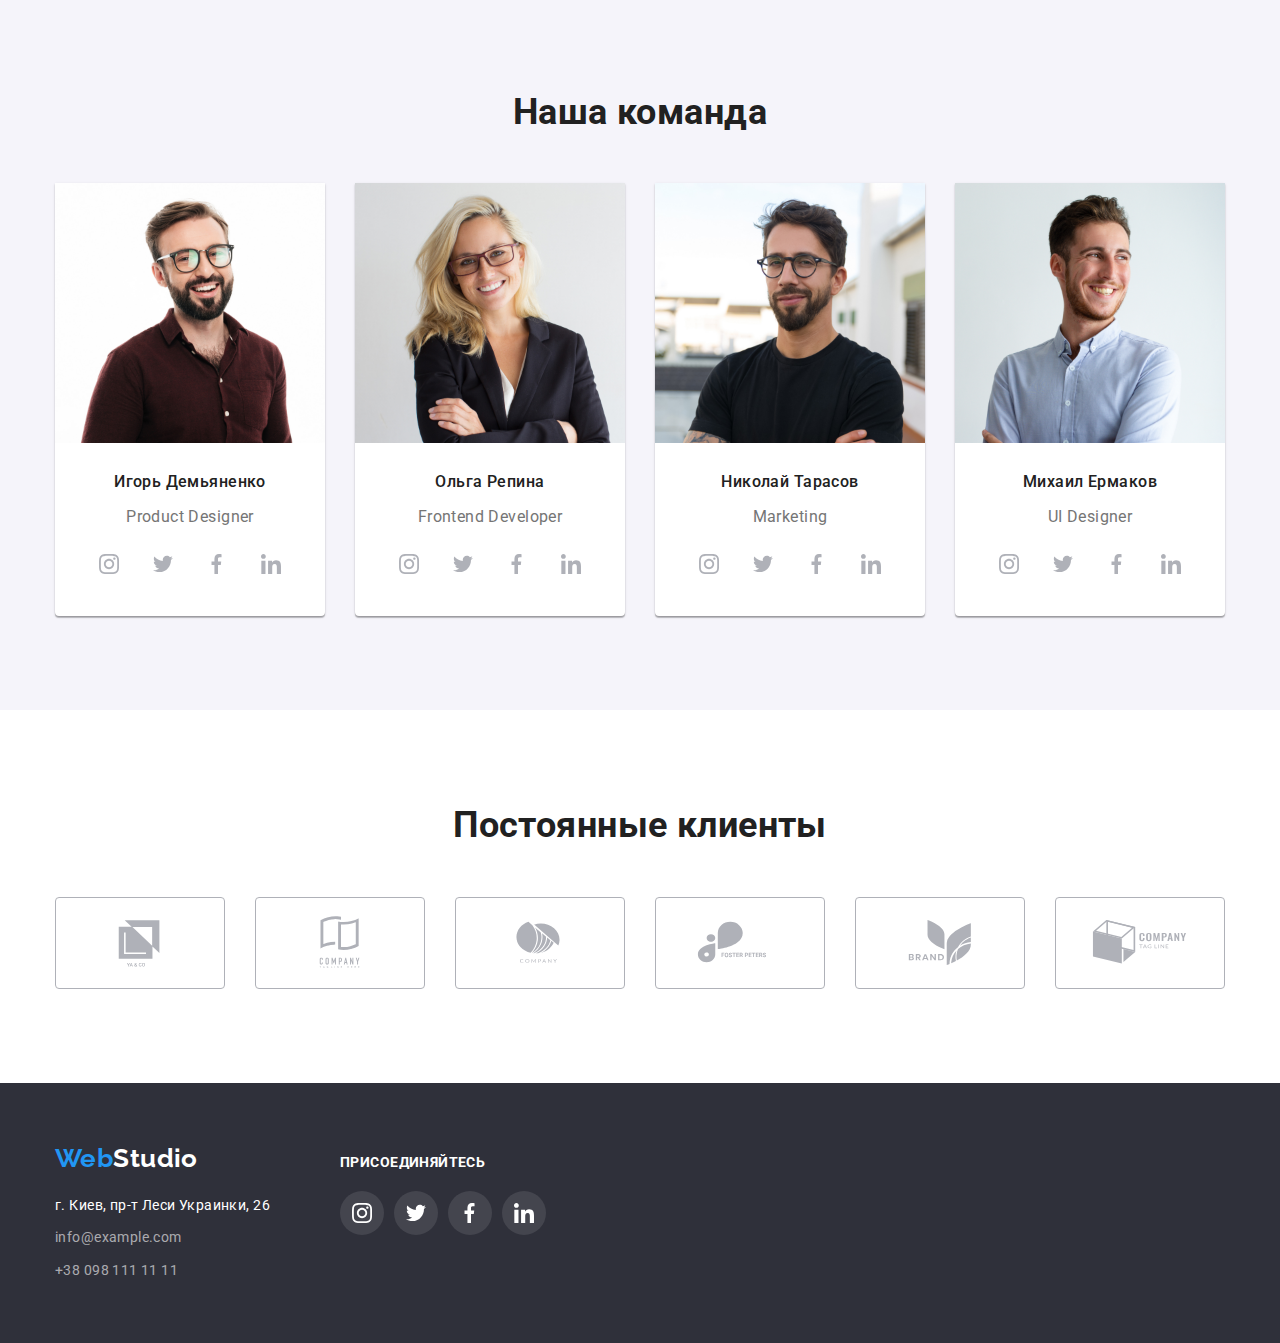
==== commit e07e46c6: "c3" ====
--- a/index.html
+++ b/index.html
@@ -76,7 +76,7 @@
                     <div class="modal">
            
 <button class="modal-close-button" type="button" data-modal-close>
-                    <svg class="modal-close-icon" widht="11" height="11">
+                    <svg class="modal-close-icon" width="11" height="11">
                         <use href="./images/close-icon.svg#icon-close-icon"></use>
                     </svg>
             </button>
@@ -109,7 +109,7 @@
 
                     <li class="item card-item">
                         <div class="icon-clock">
-                            <svg widht="70" height="70">
+                            <svg width="70" height="70">
                                 <use href="./images/sprite1.svg#icon-clock">
                                 </use>
 
@@ -122,7 +122,7 @@
 
                     <li class="item card-item">
                         <div class="icon-computer">
-                            <svg widht="70" height="70">
+                            <svg width="70" height="70">
                                 <use href="./images/sprite1.svg#icon-diagram"></use>
                             </svg>
                         </div>
@@ -158,13 +158,22 @@
                 <ul class="pictures card-set list">
                     <li class="picture-list card-item">
                         <img class="device-picture" src="./images/img2.jpg" alt="фото с дизайном" width="370">
+                        <div class="new-text">
+<p>ДЕСКТОПНЫЕ ПРИЛОЖЕНИЯ</p>
+                        </div>
                     </li>
 
                     <li class="picture-list card-item">
                         <img class="device-picture" src="./images/img3.jpg" alt="фото с дизайном" width="370">
+                        <div class="new-text">
+                            <p>МОБИЛЬНЫЕ ПРИЛОЖЕНИЯ</p>
+                        </div>
                     </li>
                     <li class="picture-list card-item">
                         <img class="device-picture" src="./images/img4.jpg" alt="фото с дизайном" width="370">
+                        <div class="new-text">
+                            <p>ДИЗАЙНЕРСКИЕ РЕШЕНИЯ</p>
+                        </div>
                     </li>
 
             </div>
@@ -406,7 +415,7 @@
 
                     <li class="client-item card-item">
                         <a href="" class="link-brands" target="_blank" rel="noreferrer noopener nofollow">
-                            <svg widht="106" height="60" class="brands">
+                            <svg width="106" height="60" class="brands">
                                 <use href="./images/sprite.svg#icon-brand2">
                                 </use>
                             </svg>
@@ -416,7 +425,7 @@
 
                     <li class="client-item card-item">
                         <a href="" class="link-brands" target="_blank" rel="noreferrer noopener nofollow">
-                            <svg widht="106" height="60" class="brands">
+                            <svg width="106" height="60" class="brands">
                                 <use href="./images/sprite.svg#icon-brand3">
                                 </use>
                             </svg>
@@ -426,7 +435,7 @@
 
                     <li class="client-item card-item">
                         <a href="" class="link-brands" target="_blank" rel="noreferrer noopener nofollow">
-                            <svg widht="106" height="60" class="brands">
+                            <svg width="106" height="60" class="brands">
                                 <use href="./images/sprite.svg#icon-brand4">
                                 </use>
                             </svg>
@@ -436,7 +445,7 @@
 
                     <li class="client-item card-item">
                         <a href="" class="link-brands" target="_blank" rel="noreferrer noopener nofollow">
-                            <svg widht="106" height="60" class="brands">
+                            <svg width="106" height="60" class="brands">
                                 <use href="./images/sprite.svg#icon-brand5">
                                 </use>
                             </svg>
@@ -447,7 +456,7 @@
 
                     <li class="client-item card-item">
                         <a href="" class="link-brands" target="_blank" rel="noreferrer noopener nofollow">
-                            <svg widht="106" height="60" class="brands">
+                            <svg width="106" height="60" class="brands">
                                 <use href="./images/sprite.svg#icon-brand6">
                                 </use>
                             </svg>
--- a/сss/styles.css
+++ b/сss/styles.css
@@ -5,7 +5,7 @@
  --accent-color: #2196F3;
  --small-text-color: #757575;
 --background-color: #2F303A;
---timing-duraction: 2500ms;
+--timing-duraction: 1000ms;
 --timing-function: cubic-bezier(0.4, 0, 0.2, 1);
 
 
@@ -164,6 +164,8 @@
         padding-bottom: 32px;
 
         transition-property: color;
+        transition-timing-function: cubic-bezier(0.4, 0, 0.2, 1);
+            transition-duration: 1000ms;
 }
 
 
@@ -180,7 +182,7 @@
     bottom: -1px;
 }
 
-nav-link
+
 
 
 
@@ -207,8 +209,6 @@
 color: var(--accent-color);
 
 
-        transition-timing-function: cubic-bezier(0.4, 0, 0.2, 1);
-            transition-duration: 2500ms;
 }
 
 .footer {
@@ -326,18 +326,14 @@
         padding: 6px 22px;
       cursor: pointer;
       border:none;
-transition-property: color, box-shadow, var(--background-color);
-
-
-}
-
-.portfolio-button:hover,
-.portfolio-button:focus {
+transition-property: color, box-shadow, background-color;
     transition-timing-function: cubic-bezier(0.4, 0, 0.2, 1);
-    transition-duration: 2500ms;
-
-
-}
+        transition-duration: 1000ms;
+
+
+}
+
+
 
  
 
@@ -441,11 +437,25 @@
 
 .picture-list {
  width: calc(100% / 3 - 30px);
- 
-}
-
-
-
+ position: relative;
+}
+
+
+.new-text {
+        position: absolute;
+            width: 370px;
+            height: 70px;
+            right: 0px;
+            bottom: 0px;
+            background-color: rgba(48, 48, 58, 0.8);
+            display: flex;
+            justify-content: center;
+            align-items: center;
+            font-weight: 700;
+            color: #FFFFFF;
+            line-height: 1.14;
+        
+}
 
 
 
@@ -456,6 +466,8 @@
 .adress-link {
     color: rgba(255, 255, 255, 0.6);
     transition-property: color;
+            transition-timing-function: cubic-bezier(0.4, 0, 0.2, 1);
+                transition-duration: 1000ms;
 }
 
 .adress-link[target="_blank"] {color: #FFFFFF;}
@@ -463,8 +475,7 @@
 .adress-link:hover, 
 .adress-link:focus {
     color: #2196F3;
-            transition-timing-function: cubic-bezier(0.4, 0, 0.2, 1);
-                transition-duration: 2500ms;
+    
 }
 
 
@@ -612,8 +623,10 @@
 .contact-icon {
     margin-right: 10px;
     fill: #757575;
-
     transition-property: fill;
+    transition-timing-function: cubic-bezier(0.4, 0, 0.2, 1);
+        transition-duration: 1000ms;
+   
    
 }
 
@@ -623,8 +636,7 @@
 .contact-link:focus .contact-icon {
     fill: #2196F3;
 
-    transition-timing-function: cubic-bezier(0.4, 0, 0.2, 1);
-    transition-duration: 2500ms;
+
 }
 
 
@@ -668,6 +680,10 @@
 .svg-linkedin
 {
     fill: #AFB1B8;
+    transition-property: fill;
+    transition-timing-function: cubic-bezier(0.4, 0, 0.2, 1);
+        transition-duration: 1000ms;
+
 }
 
 .footer .svg-instagram,
@@ -694,8 +710,11 @@
     border: 1px solid #afb1b8;
   
 
-transition-property: color, border, fill;
-
+transition-property: border;
+
+    transition-timing-function: cubic-bezier(0.4, 0, 0.2, 1);
+        transition-duration: 1000ms;
+       
 }
 
 
@@ -748,8 +767,9 @@
     border-radius: 50%;
     background-color: rgba(255, 255, 255, 0.1);
 
-transition-property: color, var(--background-color);
-
+transition-property: color, background-color;
+transition-timing-function: cubic-bezier(0.4, 0, 0.2, 1);
+    transition-duration: 1000ms;
 }
 
 
@@ -763,8 +783,7 @@
 .link-linkedin:focus {
     background-color: #2196F3;
 
-        transition-timing-function: cubic-bezier(0.4, 0, 0.2, 1);
-            transition-duration: 2500ms;
+      
 
 
 }
@@ -781,25 +800,30 @@
 }
 
 
-.link-brands:hover .brands,
-.link-brands:focus .brands {
-
-    transition-timing-function: cubic-bezier(0.4, 0, 0.2, 1);
-        transition-duration: 2500ms;
-fill: #2196F3;
+.brands:hover,
+.brands:focus {
+
+fill: #2196F3
+        
 }
 
 .link-brands:hover,
 .link-brands:focus {
 
-        transition-timing-function: cubic-bezier(0.4, 0, 0.2, 1);
-            transition-duration: 2500ms;
-    border: 1px solid #2196F3;
+border: 1px solid #2196f3;
+
+
+
+
 }
 
 
 .brands {
     fill: #AFB1B8;
+    transition-property: fill;
+transition-timing-function: cubic-bezier(0.4, 0, 0.2, 1);
+    transition-duration: 1000ms;
+   
 }
 
 .instagram2,
@@ -841,7 +865,9 @@
     line-height: 1.55;
     overflow: hidden;
 
-
+    transition-property: background-color, transform, opacity;
+    transition-duration: 1000ms;
+        transition-timing-function: cubic-bezier(0.4, 0, 0.2, 1);
 }
 
 
@@ -853,9 +879,8 @@
     transform: translateY(0);
 
   
-    opacity: 1;
-    transition-duration: 2500ms;
-    transition-timing-function: cubic-bezier(0.4, 0, 0.2, 1);
+   
+
 }
 
 .backdrop {
@@ -872,7 +897,7 @@
 pointer-events: initial;
 
 transition-property: opacity, visibility;
-transition: 250ms;
+transition-duration: 1000ms;
 transition-timing-function: cubic-bezier(0.4, 0, 0.2, 1);
 transition-delay: 0s;
 }
@@ -907,6 +932,8 @@
 
     cursor: pointer;
 
+
+
 }
 
 .modal-close-icon {
